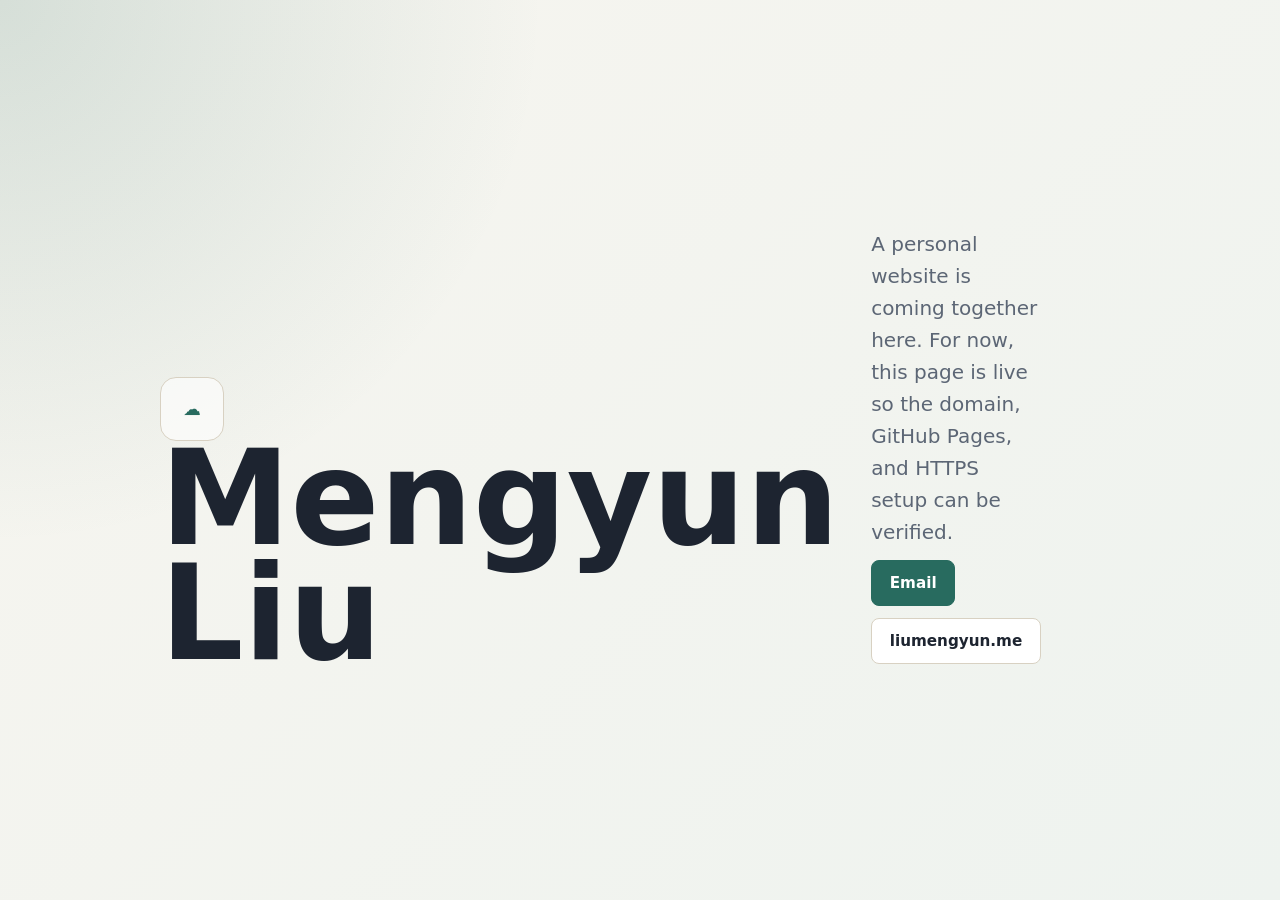
==== index.html @ 88fccc6f "Initialize GitHub Pages site" ====
<!doctype html>
<html lang="en">
  <head>
    <meta charset="utf-8">
    <meta name="viewport" content="width=device-width, initial-scale=1">
    <title>Mengyun Liu</title>
    <meta
      name="description"
      content="Personal website of Mengyun Liu."
    >
    <link
      rel="icon"
      href="data:image/svg+xml,<svg xmlns=%22http://www.w3.org/2000/svg%22 viewBox=%220 0 100 100%22><text y=%22.9em%22 font-size=%2288%22>☁️</text></svg>"
    >
    <style>
      :root {
        color-scheme: light;
        --bg: #f7f5ef;
        --text: #1d2430;
        --muted: #5c6675;
        --line: #d8d1c2;
        --accent: #286b5f;
        --accent-strong: #174d44;
        --surface: #ffffff;
      }

      * {
        box-sizing: border-box;
      }

      body {
        margin: 0;
        min-height: 100vh;
        font-family:
          Inter, ui-sans-serif, system-ui, -apple-system, BlinkMacSystemFont,
          "Segoe UI", sans-serif;
        color: var(--text);
        background:
          radial-gradient(circle at top left, rgba(40, 107, 95, 0.16), transparent 34rem),
          linear-gradient(135deg, #f7f5ef 0%, #eef3ef 100%);
      }

      main {
        width: min(100% - 2rem, 960px);
        min-height: 100vh;
        margin: 0 auto;
        display: grid;
        place-items: center;
        padding: 4rem 0;
      }

      .intro {
        width: 100%;
        display: grid;
        gap: 2rem;
        align-items: end;
      }

      .mark {
        width: 4rem;
        height: 4rem;
        display: grid;
        place-items: center;
        border: 1px solid var(--line);
        border-radius: 1rem;
        background: rgba(255, 255, 255, 0.62);
        color: var(--accent);
        font-size: 1.1rem;
        font-weight: 700;
      }

      h1 {
        max-width: 14ch;
        margin: 0;
        font-size: clamp(3.4rem, 11vw, 8.2rem);
        line-height: 0.88;
        font-weight: 750;
        letter-spacing: 0;
      }

      p {
        max-width: 34rem;
        margin: 0;
        color: var(--muted);
        font-size: clamp(1rem, 2vw, 1.25rem);
        line-height: 1.6;
      }

      .actions {
        display: flex;
        flex-wrap: wrap;
        gap: 0.75rem;
        margin-top: 0.75rem;
      }

      a {
        color: inherit;
      }

      .button {
        display: inline-flex;
        align-items: center;
        min-height: 2.875rem;
        padding: 0 1.1rem;
        border: 1px solid var(--line);
        border-radius: 0.5rem;
        background: var(--surface);
        color: var(--text);
        font-size: 0.95rem;
        font-weight: 650;
        text-decoration: none;
      }

      .button.primary {
        border-color: var(--accent);
        background: var(--accent);
        color: #ffffff;
      }

      .button:hover {
        border-color: var(--accent-strong);
      }

      @media (min-width: 760px) {
        .intro {
          grid-template-columns: 1fr 0.62fr;
        }

        .copy {
          padding-bottom: 0.45rem;
        }
      }
    </style>
  </head>
  <body>
    <main>
      <section class="intro" aria-label="Personal introduction">
        <div>
          <div class="mark" aria-hidden="true">☁️</div>
          <h1>Mengyun Liu</h1>
        </div>
        <div class="copy">
          <p>
            A personal website is coming together here. For now, this page is
            live so the domain, GitHub Pages, and HTTPS setup can be verified.
          </p>
          <div class="actions" aria-label="Links">
            <a class="button primary" href="mailto:liumy.melia@gmail.com">Email</a>
            <a class="button" href="https://liumengyun.me">liumengyun.me</a>
          </div>
        </div>
      </section>
    </main>
  </body>
</html>
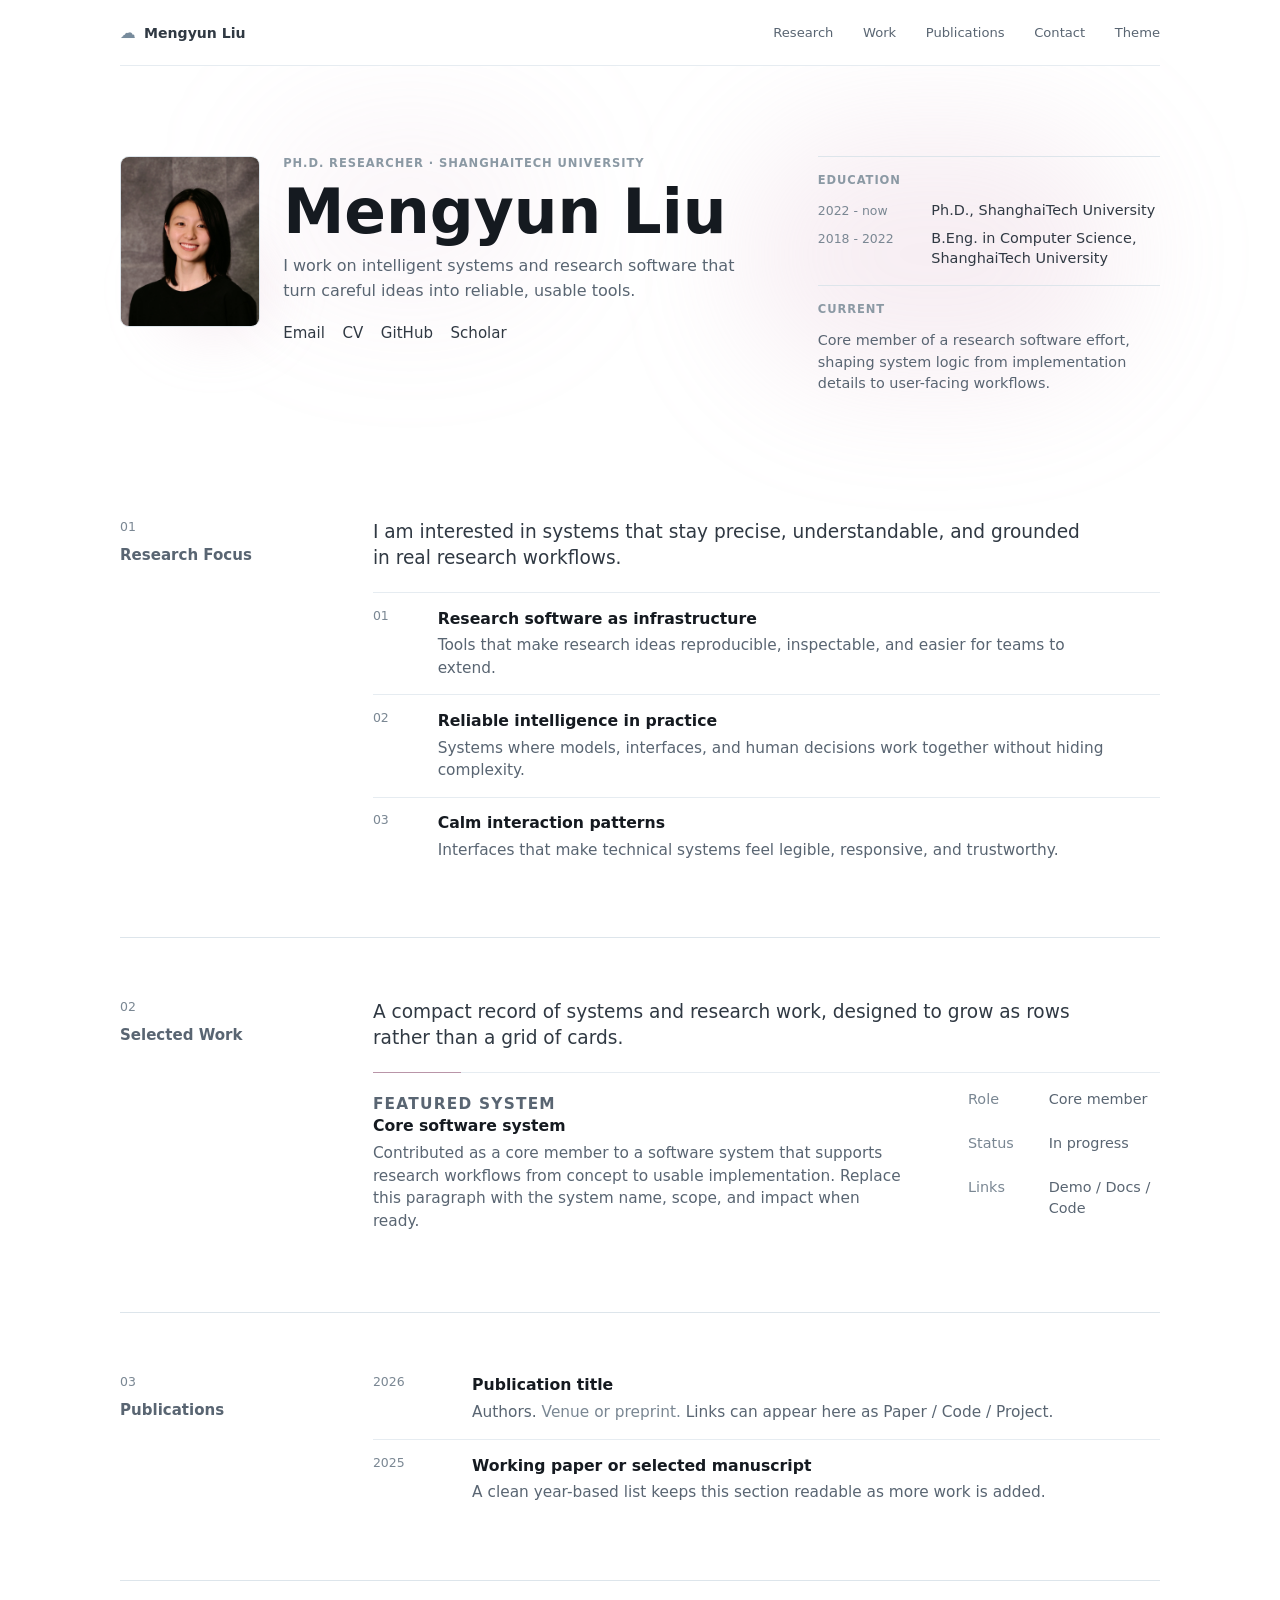
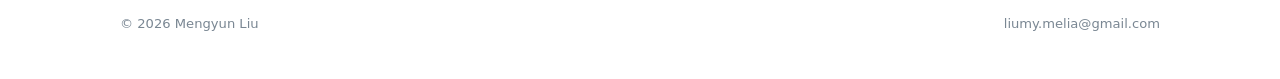
==== commit 243c20d1: "Update beta website" ====
--- a/index.html
+++ b/index.html
@@ -6,150 +6,204 @@
     <title>Mengyun Liu</title>
     <meta
       name="description"
-      content="Personal website of Mengyun Liu."
+      content="Mengyun Liu is a Ph.D. researcher at ShanghaiTech University working on intelligent systems and research software."
     >
     <link
       rel="icon"
       href="data:image/svg+xml,<svg xmlns=%22http://www.w3.org/2000/svg%22 viewBox=%220 0 100 100%22><text y=%22.9em%22 font-size=%2288%22>☁️</text></svg>"
     >
-    <style>
-      :root {
-        color-scheme: light;
-        --bg: #f7f5ef;
-        --text: #1d2430;
-        --muted: #5c6675;
-        --line: #d8d1c2;
-        --accent: #286b5f;
-        --accent-strong: #174d44;
-        --surface: #ffffff;
-      }
-
-      * {
-        box-sizing: border-box;
-      }
-
-      body {
-        margin: 0;
-        min-height: 100vh;
-        font-family:
-          Inter, ui-sans-serif, system-ui, -apple-system, BlinkMacSystemFont,
-          "Segoe UI", sans-serif;
-        color: var(--text);
-        background:
-          radial-gradient(circle at top left, rgba(40, 107, 95, 0.16), transparent 34rem),
-          linear-gradient(135deg, #f7f5ef 0%, #eef3ef 100%);
-      }
-
-      main {
-        width: min(100% - 2rem, 960px);
-        min-height: 100vh;
-        margin: 0 auto;
-        display: grid;
-        place-items: center;
-        padding: 4rem 0;
-      }
-
-      .intro {
-        width: 100%;
-        display: grid;
-        gap: 2rem;
-        align-items: end;
-      }
-
-      .mark {
-        width: 4rem;
-        height: 4rem;
-        display: grid;
-        place-items: center;
-        border: 1px solid var(--line);
-        border-radius: 1rem;
-        background: rgba(255, 255, 255, 0.62);
-        color: var(--accent);
-        font-size: 1.1rem;
-        font-weight: 700;
-      }
-
-      h1 {
-        max-width: 14ch;
-        margin: 0;
-        font-size: clamp(3.4rem, 11vw, 8.2rem);
-        line-height: 0.88;
-        font-weight: 750;
-        letter-spacing: 0;
-      }
-
-      p {
-        max-width: 34rem;
-        margin: 0;
-        color: var(--muted);
-        font-size: clamp(1rem, 2vw, 1.25rem);
-        line-height: 1.6;
-      }
-
-      .actions {
-        display: flex;
-        flex-wrap: wrap;
-        gap: 0.75rem;
-        margin-top: 0.75rem;
-      }
-
-      a {
-        color: inherit;
-      }
-
-      .button {
-        display: inline-flex;
-        align-items: center;
-        min-height: 2.875rem;
-        padding: 0 1.1rem;
-        border: 1px solid var(--line);
-        border-radius: 0.5rem;
-        background: var(--surface);
-        color: var(--text);
-        font-size: 0.95rem;
-        font-weight: 650;
-        text-decoration: none;
-      }
-
-      .button.primary {
-        border-color: var(--accent);
-        background: var(--accent);
-        color: #ffffff;
-      }
-
-      .button:hover {
-        border-color: var(--accent-strong);
-      }
-
-      @media (min-width: 760px) {
-        .intro {
-          grid-template-columns: 1fr 0.62fr;
-        }
-
-        .copy {
-          padding-bottom: 0.45rem;
-        }
-      }
-    </style>
+    <link rel="stylesheet" href="styles.css?v=20260627-density">
+    <script src="script.js?v=20260627-density" defer></script>
   </head>
   <body>
-    <main>
-      <section class="intro" aria-label="Personal introduction">
-        <div>
-          <div class="mark" aria-hidden="true">☁️</div>
-          <h1>Mengyun Liu</h1>
-        </div>
-        <div class="copy">
-          <p>
-            A personal website is coming together here. For now, this page is
-            live so the domain, GitHub Pages, and HTTPS setup can be verified.
-          </p>
-          <div class="actions" aria-label="Links">
-            <a class="button primary" href="mailto:liumy.melia@gmail.com">Email</a>
-            <a class="button" href="https://liumengyun.me">liumengyun.me</a>
-          </div>
-        </div>
-      </section>
-    </main>
+    <div class="ambient ambient-rose" aria-hidden="true"></div>
+    <div class="ambient ambient-sky" aria-hidden="true"></div>
+
+    <div class="site">
+      <header class="nav" aria-label="Primary navigation">
+        <a class="brand" href="#top" aria-label="Mengyun Liu home">
+          <span class="cloud" aria-hidden="true">☁︎</span>
+          <span>Mengyun Liu</span>
+        </a>
+        <nav class="nav-links" aria-label="Sections">
+          <a class="text-link" href="#research">Research</a>
+          <a class="text-link" href="#work">Work</a>
+          <a class="text-link" href="#publications">Publications</a>
+          <a class="text-link" href="#contact">Contact</a>
+          <button class="theme-toggle" type="button" aria-label="Toggle dark theme">Theme</button>
+        </nav>
+      </header>
+
+      <main id="top">
+        <section class="hero" aria-labelledby="intro-title">
+          <div class="hero-main profile-header" data-reveal>
+            <figure class="profile">
+              <img
+                src="assets/mengyun-liu-profile.jpg"
+                alt="Portrait of Mengyun Liu"
+              >
+            </figure>
+            <div>
+              <p class="eyebrow">Ph.D. researcher · ShanghaiTech University</p>
+              <h1 id="intro-title">Mengyun Liu</h1>
+              <p class="intro">
+                I work on intelligent systems and research software that turn
+                careful ideas into reliable, usable tools.
+              </p>
+              <div class="contact-links" aria-label="Contact links">
+                <a class="text-link" href="mailto:liumy.melia@gmail.com">Email</a>
+                <a class="text-link" href="#" aria-label="CV coming soon">CV</a>
+                <a class="text-link" href="https://github.com/MeliaT620">GitHub</a>
+                <a class="text-link" href="#" aria-label="Google Scholar coming soon">Scholar</a>
+              </div>
+            </div>
+          </div>
+
+          <aside class="hero-side" aria-label="Profile summary" data-reveal>
+            <div class="side-block">
+              <p class="micro-label">Education</p>
+              <div class="timeline">
+                <div class="timeline-item">
+                  <span class="date">2022 - now</span>
+                  <span>Ph.D., ShanghaiTech University</span>
+                </div>
+                <div class="timeline-item">
+                  <span class="date">2018 - 2022</span>
+                  <span>B.Eng. in Computer Science, ShanghaiTech University</span>
+                </div>
+              </div>
+            </div>
+
+            <div class="side-block">
+              <p class="micro-label">Current</p>
+              <p class="side-note">
+                Core member of a research software effort, shaping system logic
+                from implementation details to user-facing workflows.
+              </p>
+            </div>
+          </aside>
+        </section>
+
+        <section class="section" id="research" aria-labelledby="research-title">
+          <div class="section-heading" data-reveal>
+            <span>01</span>
+            <h2 id="research-title">Research Focus</h2>
+          </div>
+          <div class="section-body" data-reveal>
+            <p class="section-copy">
+              I am interested in systems that stay precise, understandable, and
+              grounded in real research workflows.
+            </p>
+            <div class="row-list">
+              <article class="text-row">
+                <span class="row-index">01</span>
+                <div>
+                  <h3>Research software as infrastructure</h3>
+                  <p>
+                    Tools that make research ideas reproducible, inspectable,
+                    and easier for teams to extend.
+                  </p>
+                </div>
+              </article>
+              <article class="text-row">
+                <span class="row-index">02</span>
+                <div>
+                  <h3>Reliable intelligence in practice</h3>
+                  <p>
+                    Systems where models, interfaces, and human decisions work
+                    together without hiding complexity.
+                  </p>
+                </div>
+              </article>
+              <article class="text-row">
+                <span class="row-index">03</span>
+                <div>
+                  <h3>Calm interaction patterns</h3>
+                  <p>
+                    Interfaces that make technical systems feel legible,
+                    responsive, and trustworthy.
+                  </p>
+                </div>
+              </article>
+            </div>
+          </div>
+        </section>
+
+        <section class="section" id="work" aria-labelledby="work-title">
+          <div class="section-heading" data-reveal>
+            <span>02</span>
+            <h2 id="work-title">Selected Work</h2>
+          </div>
+          <div class="section-body" data-reveal>
+            <p class="section-copy">
+              A compact record of systems and research work, designed to grow
+              as rows rather than a grid of cards.
+            </p>
+            <article class="work-row">
+              <div>
+                <p class="micro-label">Featured system</p>
+                <h3>Core software system</h3>
+                <p>
+                  Contributed as a core member to a software system that supports
+                  research workflows from concept to usable implementation.
+                  Replace this paragraph with the system name, scope, and impact
+                  when ready.
+                </p>
+              </div>
+              <dl class="detail-list">
+                <div>
+                  <dt>Role</dt>
+                  <dd>Core member</dd>
+                </div>
+                <div>
+                  <dt>Status</dt>
+                  <dd>In progress</dd>
+                </div>
+                <div>
+                  <dt>Links</dt>
+                  <dd>Demo / Docs / Code</dd>
+                </div>
+              </dl>
+            </article>
+          </div>
+        </section>
+
+        <section class="section" id="publications" aria-labelledby="publications-title">
+          <div class="section-heading" data-reveal>
+            <span>03</span>
+            <h2 id="publications-title">Publications</h2>
+          </div>
+          <div class="section-body" data-reveal>
+            <div class="publication-list">
+              <article class="publication">
+                <span class="year">2026</span>
+                <div>
+                  <h3>Publication title</h3>
+                  <p>
+                    Authors. <span class="subtle">Venue or preprint.</span>
+                    Links can appear here as Paper / Code / Project.
+                  </p>
+                </div>
+              </article>
+              <article class="publication">
+                <span class="year">2025</span>
+                <div>
+                  <h3>Working paper or selected manuscript</h3>
+                  <p>
+                    A clean year-based list keeps this section readable as more
+                    work is added.
+                  </p>
+                </div>
+              </article>
+            </div>
+          </div>
+        </section>
+      </main>
+
+      <footer class="footer" id="contact">
+        <span>© 2026 Mengyun Liu</span>
+        <a class="text-link" href="mailto:liumy.melia@gmail.com">liumy.melia@gmail.com</a>
+      </footer>
+    </div>
   </body>
 </html>
--- a/styles.css
+++ b/styles.css
@@ -0,0 +1,639 @@
+:root {
+  color-scheme: light;
+  --page: #ffffff;
+  --surface: #fbfcfd;
+  --text: #151a20;
+  --text-soft: #303943;
+  --muted: #596572;
+  --quiet: #7a8793;
+  --line: #dde5eb;
+  --line-strong: #cbd6de;
+  --accent: #b995a8;
+  --accent-soft: rgba(212, 170, 194, 0.2);
+  --accent-faint: rgba(212, 170, 194, 0.1);
+  --nav-bg: rgba(255, 255, 255, 0.82);
+  --scroll-track: #ffffff;
+  --max: 1040px;
+}
+
+:root[data-theme="dark"] {
+  color-scheme: dark;
+  --page: #111418;
+  --surface: #161b20;
+  --text: #edf1f4;
+  --text-soft: #e0e5e9;
+  --muted: #c1c9d0;
+  --quiet: #9aa6b0;
+  --line: #2a323a;
+  --line-strong: #3a444e;
+  --accent: #caa4b8;
+  --accent-soft: rgba(202, 164, 184, 0.16);
+  --accent-faint: rgba(202, 164, 184, 0.08);
+  --nav-bg: rgba(17, 20, 24, 0.78);
+  --scroll-track: #111418;
+}
+
+* {
+  box-sizing: border-box;
+}
+
+html {
+  scroll-behavior: smooth;
+}
+
+body {
+  margin: 0;
+  min-height: 100vh;
+  font-family:
+    -apple-system, BlinkMacSystemFont, "SF Pro Display", "SF Pro Text", Inter,
+    ui-sans-serif, system-ui, "Segoe UI", sans-serif;
+  color: var(--text);
+  background: var(--page);
+  text-rendering: optimizeLegibility;
+  -webkit-font-smoothing: antialiased;
+}
+
+::selection {
+  background: rgba(238, 196, 218, 0.34);
+}
+
+::-webkit-scrollbar {
+  width: 12px;
+}
+
+::-webkit-scrollbar-track {
+  background: var(--scroll-track);
+}
+
+::-webkit-scrollbar-thumb {
+  min-height: 4rem;
+  border: 4px solid var(--scroll-track);
+  border-radius: 999px;
+  background: rgba(212, 170, 194, 0.62);
+}
+
+::-webkit-scrollbar-thumb:hover {
+  background: rgba(185, 149, 168, 0.78);
+}
+
+a {
+  color: inherit;
+  text-decoration: none;
+}
+
+.ambient {
+  position: fixed;
+  z-index: -1;
+  display: block;
+  border-radius: 999px;
+  filter: blur(62px);
+  pointer-events: none;
+}
+
+.ambient-rose {
+  top: 14vh;
+  right: 12vw;
+  width: 24rem;
+  height: 16rem;
+  background: var(--accent-soft);
+  animation: glow-drift 16s ease-in-out infinite alternate;
+}
+
+.ambient-sky {
+  display: none;
+}
+
+.site {
+  width: min(100% - 2rem, var(--max));
+  margin: 0 auto;
+}
+
+.nav {
+  position: sticky;
+  top: 0;
+  z-index: 10;
+  display: flex;
+  align-items: center;
+  justify-content: space-between;
+  min-height: 4.15rem;
+  border-bottom: 1px solid rgba(226, 233, 239, 0.84);
+  background: var(--nav-bg);
+  backdrop-filter: blur(22px);
+}
+
+.brand,
+.nav-links,
+.contact-links,
+.footer {
+  display: flex;
+  align-items: center;
+}
+
+.brand {
+  gap: 0.52rem;
+  color: var(--text-soft);
+  font-size: 0.88rem;
+  font-weight: 560;
+}
+
+.cloud {
+  display: inline-block;
+  color: #6f8496;
+  font-size: 0.98rem;
+  line-height: 1;
+  opacity: 0.94;
+  transform-origin: 50% 60%;
+  animation: cloud-drift 5.8s ease-in-out infinite alternate;
+}
+
+.nav-links {
+  gap: clamp(1rem, 2.4vw, 1.85rem);
+  color: var(--muted);
+  font-size: 0.82rem;
+}
+
+.text-link {
+  position: relative;
+  display: inline-flex;
+  padding: 0.2rem 0;
+  color: inherit;
+  white-space: nowrap;
+}
+
+.text-link::after {
+  position: absolute;
+  right: 0;
+  bottom: 0;
+  left: 0;
+  height: 1px;
+  transform: scaleX(0);
+  transform-origin: right;
+  background: var(--accent);
+  content: "";
+  transition: transform 260ms ease;
+}
+
+.text-link:hover::after,
+.text-link:focus-visible::after {
+  transform: scaleX(1);
+  transform-origin: left;
+}
+
+.hero {
+  position: relative;
+  display: grid;
+  grid-template-columns: minmax(0, 1fr) minmax(19rem, 0.54fr);
+  gap: clamp(2.4rem, 5vw, 4.2rem);
+  align-items: start;
+  padding: clamp(3.6rem, 7vw, 5.6rem) 0 clamp(2.8rem, 5vw, 4rem);
+}
+
+.hero::before {
+  position: absolute;
+  top: 12%;
+  left: 14%;
+  width: 18rem;
+  height: 12rem;
+  border-radius: 999px;
+  background: var(--accent-faint);
+  filter: blur(66px);
+  content: "";
+  pointer-events: none;
+}
+
+.eyebrow,
+.micro-label {
+  margin: 0 0 0.9rem;
+  color: #8b99a4;
+  font-size: 0.72rem;
+  font-weight: 620;
+  letter-spacing: 0.08em;
+  text-transform: uppercase;
+}
+
+h1,
+h2,
+h3,
+p {
+  margin-top: 0;
+}
+
+h1 {
+  max-width: 12ch;
+  margin-bottom: 0;
+  color: var(--text);
+  font-size: clamp(2.45rem, 4.8vw, 4.25rem);
+  font-weight: 560;
+  letter-spacing: 0;
+  line-height: 0.9;
+}
+
+.intro {
+  max-width: 34rem;
+  margin: 0.9rem 0 0;
+  color: var(--muted);
+  font-size: clamp(0.98rem, 1.25vw, 1.08rem);
+  line-height: 1.55;
+}
+
+.contact-links {
+  flex-wrap: wrap;
+  gap: 0.48rem 1.1rem;
+  margin-top: 1.1rem;
+  color: var(--text-soft);
+  font-size: 0.94rem;
+}
+
+.hero-side {
+  position: relative;
+  display: grid;
+  gap: 1rem;
+  align-items: start;
+}
+
+.side-block {
+  border-top: 1px solid var(--line);
+  padding-top: 1rem;
+}
+
+.profile {
+  position: relative;
+  align-self: start;
+  margin: 0;
+}
+
+.profile::before {
+  position: absolute;
+  inset: auto -0.7rem -0.65rem auto;
+  z-index: -1;
+  width: 7rem;
+  height: 6rem;
+  border-radius: 999px;
+  background: var(--accent-soft);
+  filter: blur(28px);
+  content: "";
+}
+
+.profile img {
+  display: block;
+  width: 8.75rem;
+  aspect-ratio: 0.82;
+  object-fit: cover;
+  object-position: 50% 45%;
+  border: 1px solid var(--line);
+  border-radius: 0.55rem;
+}
+
+.timeline {
+  display: grid;
+  gap: 0.5rem;
+}
+
+.timeline-item {
+  display: grid;
+  grid-template-columns: 6.2rem minmax(0, 1fr);
+  gap: 0.9rem;
+  align-items: baseline;
+  color: var(--text-soft);
+  font-size: 0.9rem;
+  line-height: 1.38;
+}
+
+.date {
+  color: var(--quiet);
+  font-size: 0.78rem;
+  white-space: nowrap;
+}
+
+.side-note {
+  margin: 0;
+  color: var(--muted);
+  font-size: 0.9rem;
+  line-height: 1.48;
+}
+
+.profile-header {
+  display: grid;
+  grid-template-columns: 8.75rem minmax(0, 1fr);
+  gap: 1.45rem;
+  align-items: start;
+}
+
+.theme-toggle {
+  padding: 0;
+  border: 0;
+  color: var(--muted);
+  background: transparent;
+  font: inherit;
+  cursor: pointer;
+  outline: 0;
+}
+
+.theme-toggle:hover,
+.theme-toggle:focus-visible {
+  color: var(--text);
+}
+
+.theme-toggle:focus-visible {
+  box-shadow: 0 1px 0 var(--accent);
+}
+
+.section-heading span,
+.row-index,
+.year {
+  color: var(--quiet);
+  font-size: 0.78rem;
+}
+
+.section {
+  display: grid;
+  grid-template-columns: minmax(9rem, 0.24fr) minmax(0, 1fr);
+  gap: clamp(2rem, 5vw, 4.75rem);
+  padding: clamp(2.6rem, 5vw, 3.8rem) 0;
+  border-bottom: 1px solid var(--line);
+}
+
+.section-heading {
+  display: grid;
+  align-content: start;
+  gap: 0.75rem;
+}
+
+.section-heading h2 {
+  margin: 0;
+  color: var(--muted);
+  font-size: 0.94rem;
+  font-weight: 560;
+}
+
+.section-body {
+  min-width: 0;
+}
+
+.section-copy {
+  max-width: 45rem;
+  margin-bottom: 1.25rem;
+  color: var(--text-soft);
+  font-size: clamp(1.02rem, 1.45vw, 1.22rem);
+  font-weight: 430;
+  line-height: 1.42;
+}
+
+.row-list {
+  display: grid;
+}
+
+.text-row,
+.work-row,
+.publication {
+  border-top: 1px solid rgba(226, 233, 239, 0.86);
+}
+
+.text-row {
+  display: grid;
+  grid-template-columns: 2.6rem minmax(0, 1fr);
+  gap: 1.45rem;
+  padding: 0.92rem 0;
+}
+
+.text-row h3,
+.work-row h3,
+.publication h3 {
+  margin: 0;
+  color: var(--text);
+  font-size: 0.98rem;
+  font-weight: 560;
+  line-height: 1.45;
+}
+
+.text-row p,
+.work-row p,
+.publication p {
+  max-width: 43rem;
+  margin: 0.24rem 0 0;
+  color: var(--muted);
+  font-size: 0.96rem;
+  line-height: 1.48;
+}
+
+.work-row {
+  position: relative;
+  display: grid;
+  grid-template-columns: minmax(0, 1fr) minmax(12rem, 0.34fr);
+  gap: clamp(2rem, 5vw, 4.25rem);
+  padding: 1rem 0 1.18rem;
+}
+
+.work-row::before {
+  position: absolute;
+  top: -1px;
+  left: 0;
+  width: 5.5rem;
+  height: 1px;
+  background: var(--accent);
+  content: "";
+  transition: width 300ms ease;
+}
+
+.work-row:hover::before {
+  width: 9.5rem;
+}
+
+.detail-list {
+  display: grid;
+  gap: 0.62rem;
+  margin: 0;
+  color: var(--muted);
+  font-size: 0.9rem;
+  line-height: 1.5;
+}
+
+.detail-list div {
+  display: grid;
+  grid-template-columns: 4.15rem minmax(0, 1fr);
+  gap: 0.9rem;
+}
+
+.detail-list dt {
+  color: var(--quiet);
+}
+
+.detail-list dd {
+  margin: 0;
+}
+
+.publication-list {
+  display: grid;
+}
+
+.publication {
+  display: grid;
+  grid-template-columns: 4.75rem minmax(0, 1fr);
+  gap: 1.45rem;
+  padding: 0.95rem 0;
+}
+
+.publication:first-child {
+  padding-top: 0;
+  border-top: 0;
+}
+
+.subtle {
+  color: var(--quiet);
+}
+
+.footer {
+  flex-wrap: wrap;
+  justify-content: space-between;
+  gap: 1rem;
+  padding: 2rem 0 2.8rem;
+  color: var(--quiet);
+  font-size: 0.82rem;
+}
+
+[data-reveal] {
+  transform: translateY(12px);
+  opacity: 0;
+  transition:
+    opacity 680ms ease,
+    transform 680ms ease;
+}
+
+[data-reveal].is-visible {
+  transform: translateY(0);
+  opacity: 1;
+}
+
+@keyframes cloud-drift {
+  from {
+    transform: translateY(0);
+  }
+  to {
+    transform: translateY(-3px);
+  }
+}
+
+@keyframes glow-drift {
+  from {
+    transform: translate3d(0, 0, 0) scale(0.9);
+    opacity: 0.54;
+  }
+  to {
+    transform: translate3d(-28px, 22px, 0) scale(1.08);
+    opacity: 0.9;
+  }
+}
+
+@media (prefers-reduced-motion: reduce) {
+  *,
+  *::before,
+  *::after {
+    animation-duration: 0.01ms !important;
+    animation-iteration-count: 1 !important;
+    scroll-behavior: auto !important;
+    transition-duration: 0.01ms !important;
+  }
+
+  [data-reveal] {
+    transform: none;
+    opacity: 1;
+  }
+}
+
+@media (max-width: 860px) {
+  .site {
+    width: min(100% - 1.35rem, var(--max));
+  }
+
+  .nav {
+    min-height: 3.8rem;
+  }
+
+  .nav-links {
+    gap: 0.95rem;
+    font-size: 0.78rem;
+  }
+
+  .nav-links a:nth-child(2),
+  .nav-links a:nth-child(3) {
+    display: none;
+  }
+
+  .hero {
+    grid-template-columns: 1fr;
+    min-height: auto;
+    padding: 3.2rem 0 3rem;
+  }
+
+  .profile-header {
+    grid-template-columns: 7.4rem minmax(0, 1fr);
+  }
+
+  h1 {
+    font-size: clamp(4rem, 17vw, 6.15rem);
+  }
+
+  .hero-side {
+    grid-template-columns: 7.4rem minmax(0, 1fr);
+  }
+
+  .profile img {
+    width: 7.4rem;
+  }
+
+  .section {
+    grid-template-columns: 1fr;
+    gap: 1.3rem;
+    padding: 3.4rem 0;
+  }
+
+  .section-heading {
+    grid-template-columns: 2.6rem 1fr;
+    align-items: baseline;
+  }
+
+  .work-row,
+  .publication {
+    grid-template-columns: 1fr;
+    gap: 1.2rem;
+  }
+}
+
+@media (max-width: 560px) {
+  .ambient {
+    width: 12rem;
+    height: 8rem;
+  }
+
+  .brand span:last-child {
+    display: none;
+  }
+
+  .hero {
+    padding-top: 2.8rem;
+  }
+
+  .profile-header {
+    grid-template-columns: 1fr;
+    gap: 1.1rem;
+  }
+
+  .contact-links {
+    gap: 0.55rem 1.05rem;
+  }
+
+  .timeline-item,
+  .text-row,
+  .detail-list div {
+    grid-template-columns: 1fr;
+    gap: 0.35rem;
+  }
+
+  .hero-side {
+    grid-template-columns: 1fr;
+  }
+
+  .profile img {
+    width: 7.4rem;
+  }
+}
